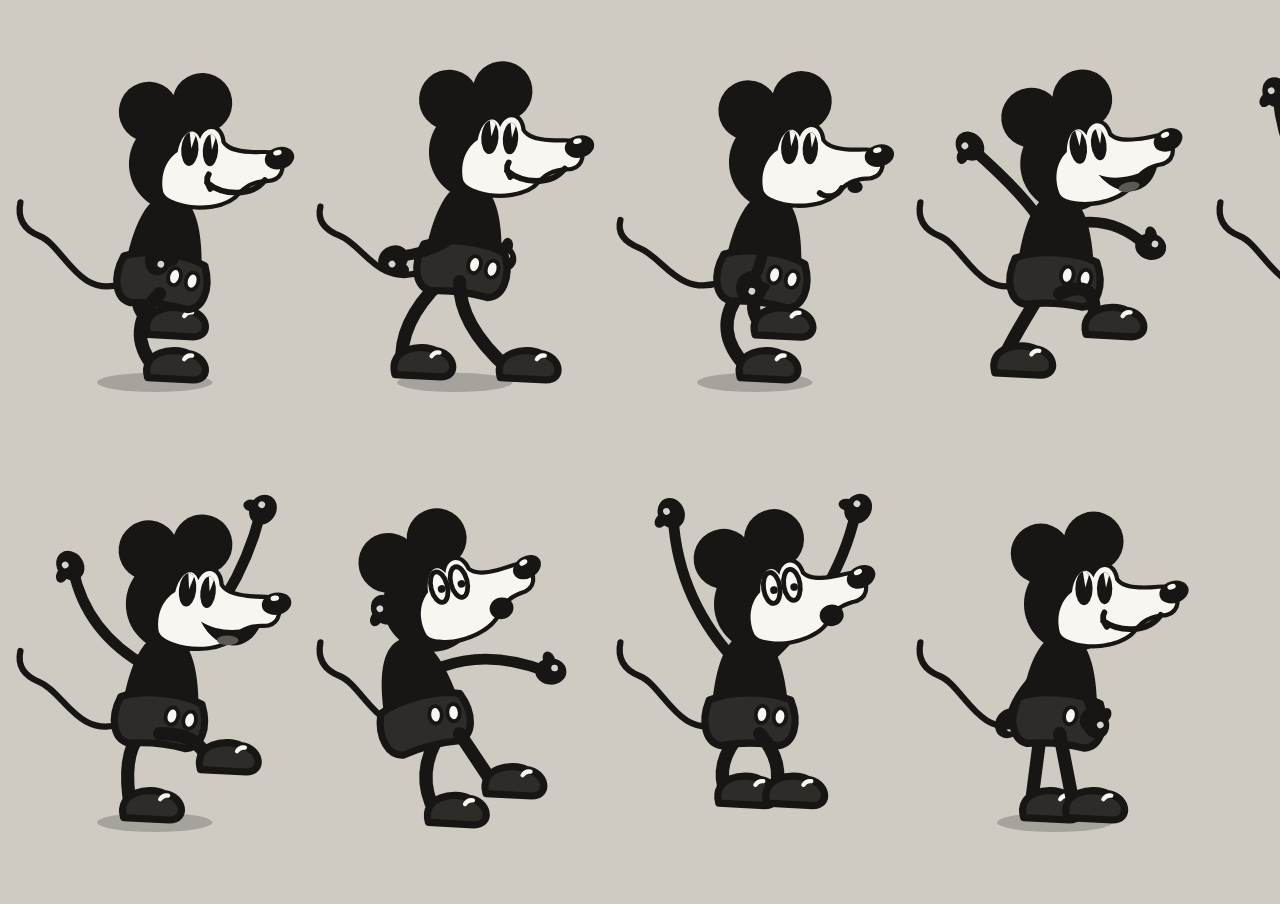
==== tools/art-preview.html @ cddf6832 "Build Paddlewheel Panic demo: Leg 1 with final 1928 hero art Static Canvas 2D game in www/ per the s" ====
<!doctype html><meta charset="utf-8"><body style="margin:0;background:#cfcbc3">
<canvas id="c" width="1600" height="900"></canvas>
<script type="module">
import { drawHero } from "../www/src/art/hero.js";
const ctx = document.getElementById("c").getContext("2d");
ctx.fillStyle="#cfcbc3";ctx.fillRect(0,0,1600,900);
const poses=[["run",0],["run",1.5],["run",3],["jump",0],["fall",0],["dance",0.3],["hurt",0],["caught",0],["stand",0]];
poses.forEach(([p,ph],i)=>{
  const x=150+(i%5)*300, y=380+Math.floor(i/5)*440;
  drawHero(ctx,{x,y,pose:p,phase:ph,t:ph,scale:2.4,whistle:i==2?1:0});
});
window.done=true;
</script>
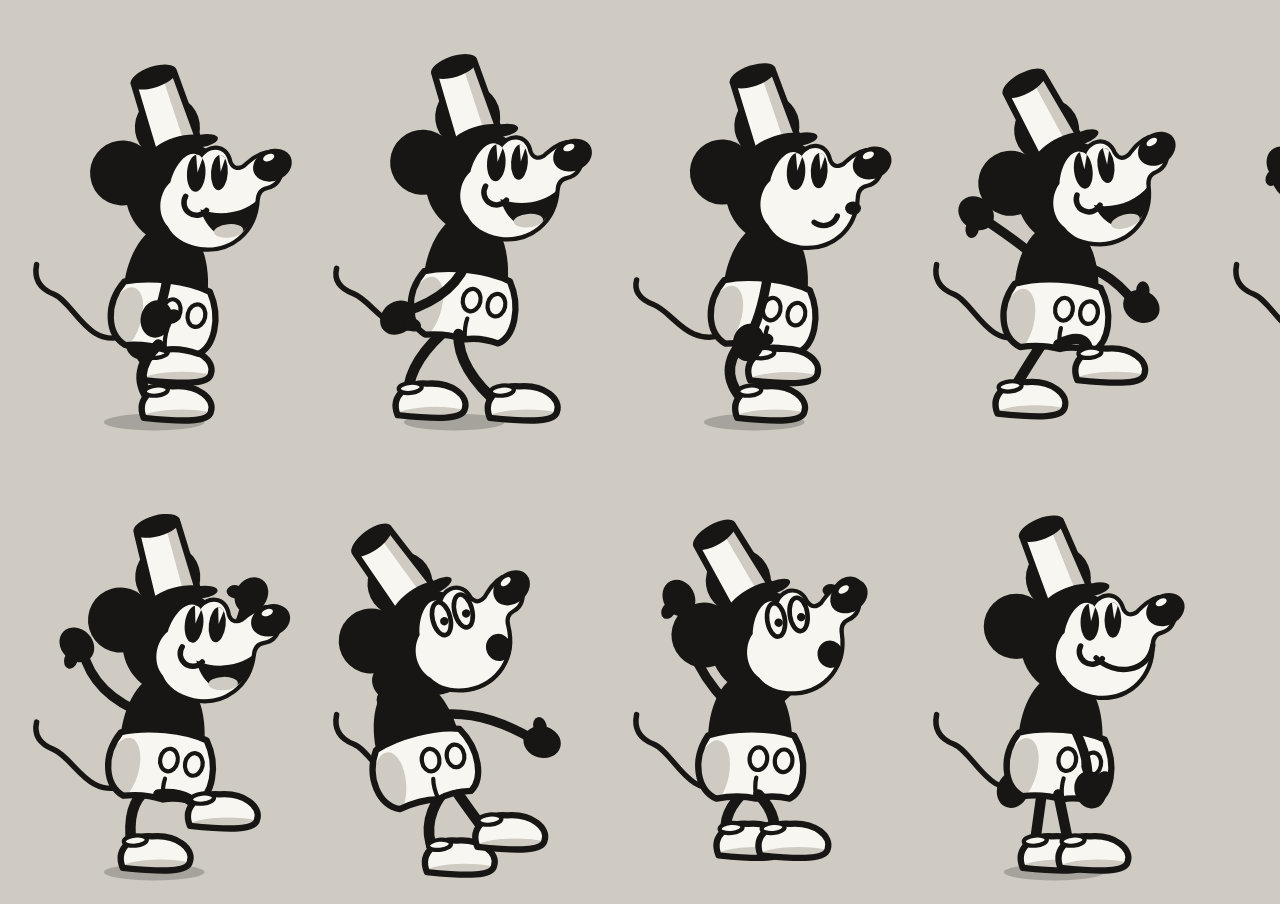
==== commit 2ceba010: "Match hero to the 1928 reference model Tall white pilot's cap tipped back, ears on the back of the h" ====
--- a/tools/art-preview.html
+++ b/tools/art-preview.html
@@ -6,8 +6,8 @@
 ctx.fillStyle="#cfcbc3";ctx.fillRect(0,0,1600,900);
 const poses=[["run",0],["run",1.5],["run",3],["jump",0],["fall",0],["dance",0.3],["hurt",0],["caught",0],["stand",0]];
 poses.forEach(([p,ph],i)=>{
-  const x=150+(i%5)*300, y=380+Math.floor(i/5)*440;
-  drawHero(ctx,{x,y,pose:p,phase:ph,t:ph,scale:2.4,whistle:i==2?1:0});
+  const x=150+(i%5)*300, y=420+Math.floor(i/5)*450;
+  drawHero(ctx,{x,y,pose:p,phase:ph,t:ph,scale:2.1,whistle:i==2?1:0});
 });
 window.done=true;
 </script>
